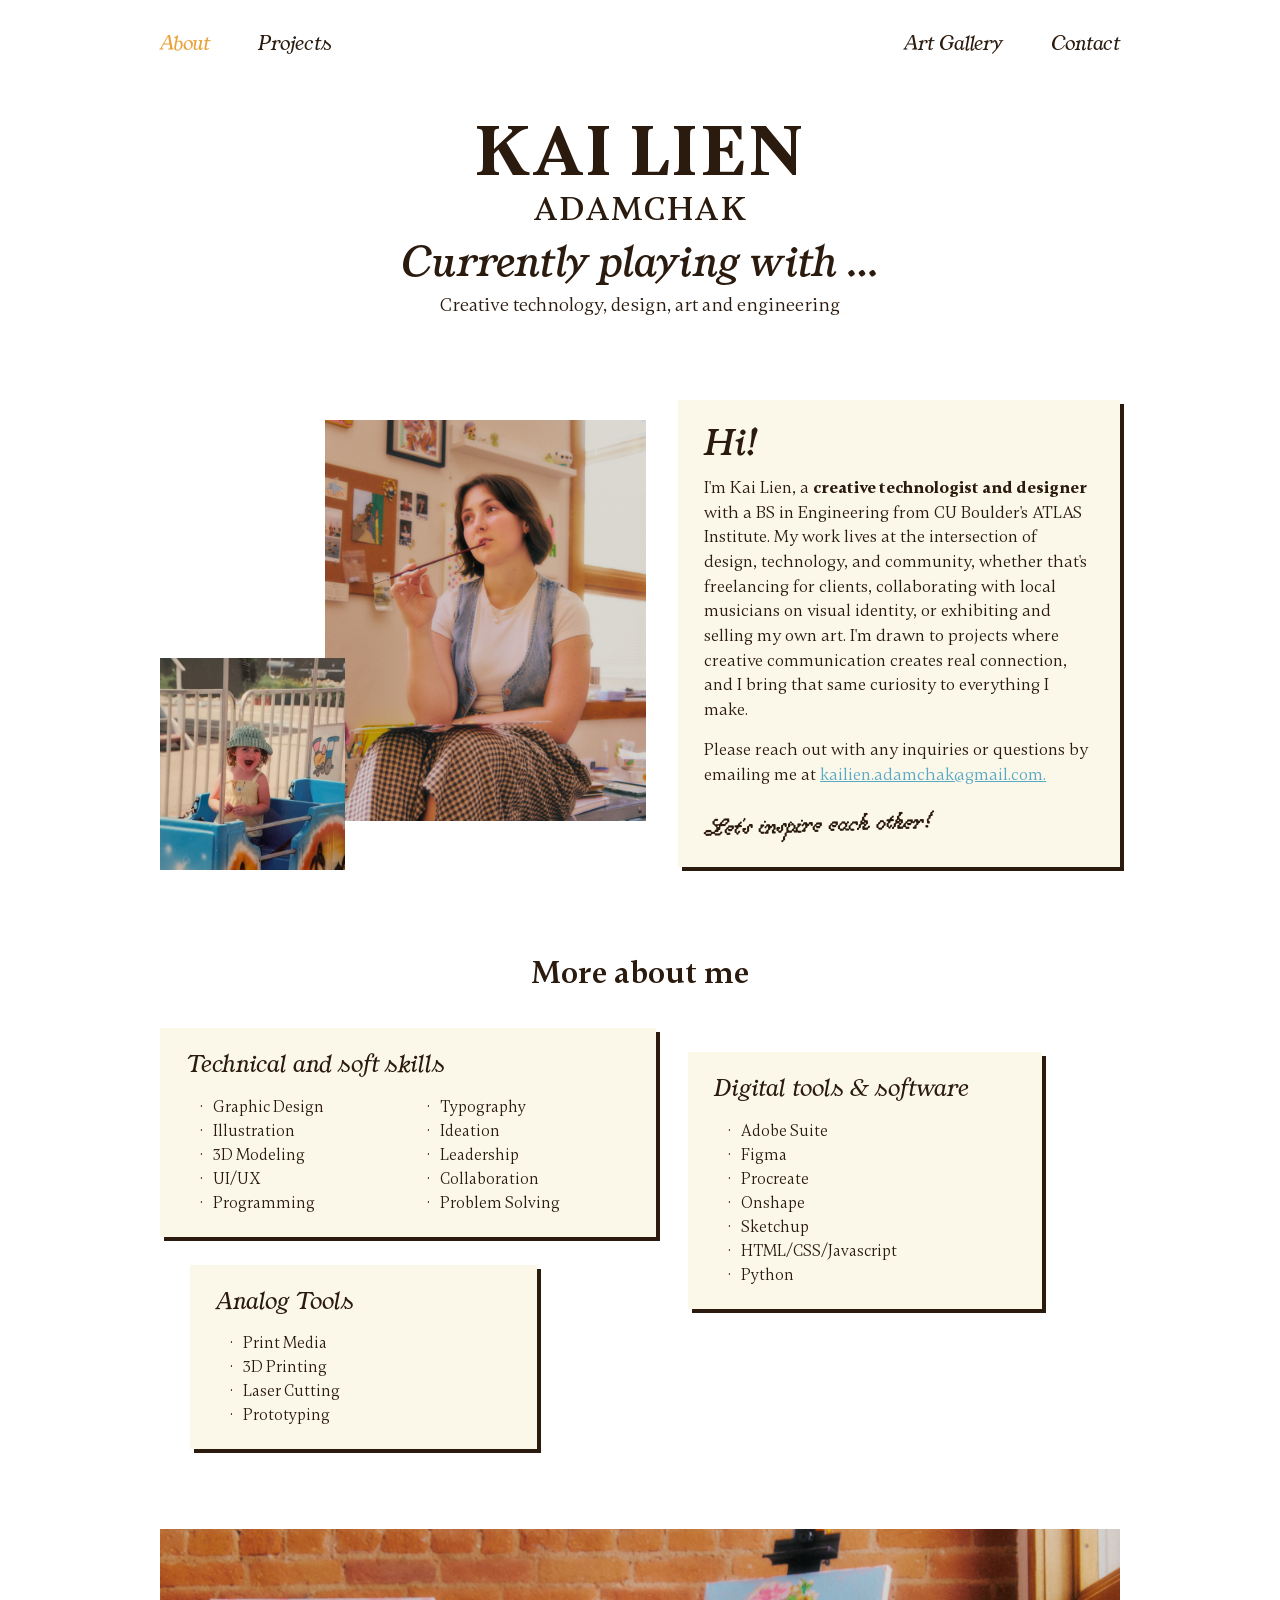
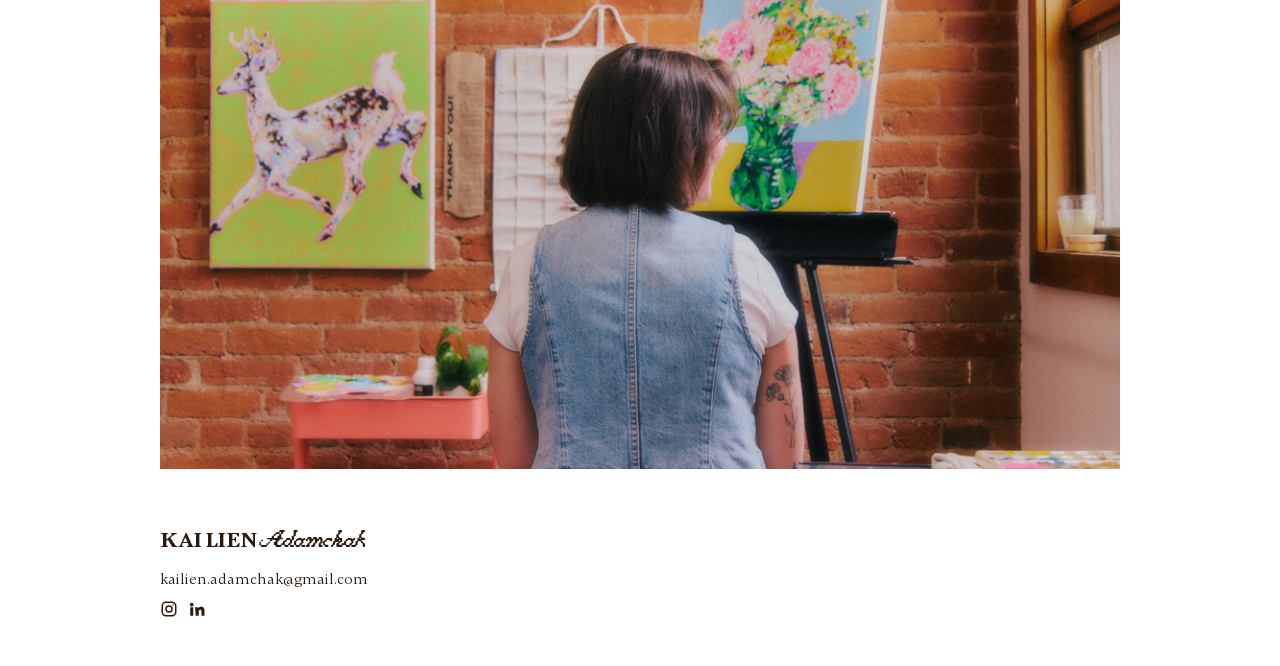
==== index.html @ f41db474 "Add homepage built from Figma mockup - index.html: nav, hero, about card with photo collage, "More a" ====
<!doctype html>
<html lang="en">
<head>
  <meta charset="utf-8" />
  <meta name="viewport" content="width=device-width, initial-scale=1" />
  <title>Kai Lien Adamchak</title>
  <meta name="description" content="Kai Lien Adamchak — creative technologist and designer." />
  <link rel="stylesheet" href="css/style.css" />
</head>
<body>

  <div class="page">

    <!-- ===== Navigation ===== -->
    <header class="site-nav">
      <nav class="nav-group">
        <a href="index.html" class="active" aria-current="page">About</a>
        <a href="projects.html">Projects</a>
      </nav>
      <nav class="nav-group">
        <a href="gallery.html">Art Gallery</a>
        <a href="contact.html">Contact</a>
      </nav>
    </header>

    <!-- ===== Hero title ===== -->
    <section class="hero">

      <h1 class="name">
        <span class="name-first">KAI LIEN</span>
        <span class="name-last">ADAMCHAK</span>
      </h1>
      <p class="tagline">Currently playing with …</p>
      <p class="subtag">Creative technology, design, art and engineering</p>
    </section>

    <!-- ===== About ===== -->
    <section class="about">

      <div class="collage">
        <img class="photo photo-main" src="images/portrait.jpg" alt="Kai Lien sitting in a studio, holding a pencil" />
        <img class="photo photo-small" src="images/childhood.jpg" alt="Kai Lien as a toddler in a toy car" />
        <img class="sticker sticker-flowers" src="images/flowers.png" alt="" aria-hidden="true" />
      </div>

      <article class="card hi-card">
        <h2>Hi!</h2>
        <p>
          I'm Kai Lien, a <strong>creative technologist and designer</strong> with a BS in
          Engineering from CU Boulder's ATLAS Institute. My work lives at the intersection of
          design, technology, and community, whether that's freelancing for clients,
          collaborating with local musicians on visual identity, or exhibiting and selling my
          own art. I'm drawn to projects where creative communication creates real connection,
          and I bring that same curiosity to everything I make.
        </p>
        <p>
          Please reach out with any inquiries or questions by emailing me at
          <a href="mailto:kailien.adamchak@gmail.com">kailien.adamchak@gmail.com.</a>
        </p>
        <p class="signoff">Let's inspire each other!</p>
      </article>
    </section>

    <!-- ===== More about me ===== -->
    <section class="more">
      <h2 class="section-title">
        More about me
      </h2>

      <div class="more-grid">
        <div class="more-col">
          <article class="card skill-card">
            <h3>Technical and soft skills</h3>
            <ul class="list two-col">
              <li>Graphic Design</li>
              <li>Illustration</li>
              <li>3D Modeling</li>
              <li>UI/UX</li>
              <li>Programming</li>
              <li>Typography</li>
              <li>Ideation</li>
              <li>Leadership</li>
              <li>Collaboration</li>
              <li>Problem Solving</li>
            </ul>
          </article>

          <article class="card skill-card analog">
            <h3>Analog Tools</h3>
            <ul class="list">
              <li>Print Media</li>
              <li>3D Printing</li>
              <li>Laser Cutting</li>
              <li>Prototyping</li>
            </ul>
          </article>
        </div>

        <article class="card skill-card digital">
          <h3>Digital tools &amp; software</h3>
          <ul class="list">
            <li>Adobe Suite</li>
            <li>Figma</li>
            <li>Procreate</li>
            <li>Onshape</li>
            <li>Sketchup</li>
            <li>HTML/CSS/Javascript</li>
            <li>Python</li>
          </ul>
        </article>
      </div>
    </section>

    <!-- ===== Feature photo ===== -->
    <section class="feature">
      <img class="photo feature-photo" src="images/painting.jpg" alt="Kai Lien painting at an easel in a brick-walled studio" />
    </section>

    <!-- ===== Footer ===== -->
    <footer class="site-footer">
      <div>
        <p class="footer-name">KAI LIEN <span>Adamchak</span></p>
        <a class="footer-email" href="mailto:kailien.adamchak@gmail.com">kailien.adamchak@gmail.com</a>
        <div class="socials">
          <a href="https://instagram.com/" aria-label="Instagram">
            <svg viewBox="0 0 24 24" fill="none" stroke="currentColor" stroke-width="2"><rect x="3" y="3" width="18" height="18" rx="5"/><circle cx="12" cy="12" r="4"/><circle cx="17.5" cy="6.5" r="1" fill="currentColor" stroke="none"/></svg>
          </a>
          <a href="https://linkedin.com/" aria-label="LinkedIn">
            <svg viewBox="0 0 24 24" fill="currentColor"><path d="M4.98 3.5a2.5 2.5 0 1 1 0 5 2.5 2.5 0 0 1 0-5zM3 9.5h4V21H3zM9.5 9.5h3.8v1.6h.1c.5-1 1.8-2 3.8-2 4 0 4.8 2.6 4.8 6V21h-4v-5.2c0-1.2 0-2.8-1.7-2.8s-2 1.3-2 2.7V21h-4z"/></svg>
          </a>
        </div>
      </div>
      <img class="footer-photo" src="images/painting.jpg" alt="" aria-hidden="true" />
    </footer>

  </div>
</body>
</html>
---- css/style.css ----
/* ============================================
   Kai Lien Adamchak — Portfolio
   ============================================ */

/*-----------FONTS-------------*/

/*Gambetta*/

@font-face {
  font-family: "Gambetta";
  src: url("../fonts/Gambetta-Bold.woff2") format("woff2");
  font-weight: 700;
  font-style: normal;
  font-display: swap;
}

@font-face {
  font-family: "Gambetta"; 
  src: url("../fonts/Gambetta-BoldItalic.woff2") format("woff2");
  font-weight: 700;
  font-style: italic;
  font-display: swap;
}

@font-face {
  font-family: "Gambetta"; 
  src: url("../fonts/Gambetta-Medium.woff2") format("woff2");
  font-weight: 500;
  font-style: normal;
  font-display: swap;
}

@font-face {
  font-family: "Gambetta"; 
  src: url("../fonts/Gambetta-Regular.woff2") format("woff2");
  font-weight: 400;
  font-style: normal;
  font-display: swap;
}

@font-face {
  font-family: "Gambetta"; 
  src: url("../fonts/Gambetta-Semibold.woff2") format("woff2");
  font-weight: 600;
  font-style: normal;
  font-display: swap;
}

/*TAY*/

@font-face {
  font-family: "Bang!"; 
  src: url("../fonts/TAYBang!.woff2") format("woff2");
  font-weight: 400;
  font-style: normal;
  font-display: swap;
}

@font-face {
  font-family: "Birdie"; 
  src: url("../fonts/TAYBirdieRegular.woff2") format("woff2");
  font-weight: 400;
  font-style: normal;
  font-display: swap;
}

/*YoungSerif*/

@font-face {
  font-family: "YoungSerif"; 
  src: url("../fonts/YoungSerif-MediumItalic.woff") format("woff");
  font-weight: 500;
  font-style: italic;
  font-display: swap;
}

@font-face {
  font-family: "YoungSerif"; 
  src: url("../fonts/YoungSerif-RegularItalic.woff") format("woff");
  font-weight: 400;
  font-style: italic;
  font-display: swap;
}

:root {
  --ink: #2b1a0e;          /* dark brown text + outlines */
  --paper: #ffffff;        /* page background */
  --cream: #fbf8ea;        /* card background */
  --accent: #e8a33a;       /* active nav (orange) */
  --link: #5aa9c4;         /* email link (teal) */
  --photo-fallback: #e9e2d0;

  --font-display: "Gambetta", Georgia, serif;      /* name, section titles */
  --font-italic: "YoungSerif", Georgia, serif;     /* nav, tagline, card headings (italic only) */
  --font-body: "Gambetta", Georgia, serif;         /* paragraphs, lists */
  --font-script: "Bang!", "YoungSerif", serif;     /* sign-off, footer "Adamchak" */

  --shadow: 4px 4px 0 var(--ink);
}

*,
*::before,
*::after { box-sizing: border-box; }

html { -webkit-text-size-adjust: 100%; }

body {
  margin: 0;
  background: var(--paper);
  color: var(--ink);
  font-family: var(--font-body);
  font-size: 17px;
  line-height: 1.45;
  overflow-x: hidden;
}

img { display: block; max-width: 100%; }

a { color: inherit; }

.page {
  max-width: 1040px;
  margin: 0 auto;
  padding: 28px 40px 48px;
  position: relative;
}

/* color: transparent hides alt text while photos are still missing */
.photo { background: var(--photo-fallback); object-fit: cover; color: transparent; }

/* ---------- Nav ---------- */
.site-nav {
  display: flex;
  justify-content: space-between;
  align-items: center;
  position: relative;
  z-index: 2;
}

.nav-group { display: flex; gap: 48px; }

.site-nav a {
  font-family: var(--font-italic);
  font-style: italic;
  font-size: 22px;
  text-decoration: none;
  transition: color .2s;
}

.site-nav a:hover,
.site-nav a.active { color: var(--accent); }

/* ---------- Hero ---------- */
.hero {
  position: relative;
  text-align: center;
  padding: 56px 0 40px;
}

.name { margin: 0; font-weight: 400; line-height: 1; }

.name-first {
  display: block;
  font-family: var(--font-display);
  font-weight: 700;
  font-size: clamp(44px, 7vw, 72px);
  letter-spacing: .02em;
}

.name-last {
  display: block;
  font-family: var(--font-display);
  font-weight: 600;
  font-size: clamp(24px, 3.4vw, 34px);
  letter-spacing: .04em;
  margin-top: 4px;
}

.tagline {
  font-family: var(--font-italic);
  font-style: italic;
  font-weight: 500;
  font-size: clamp(30px, 4.6vw, 46px);
  margin: 10px 0 6px;
  line-height: 1.1;
}

.subtag { margin: 0; font-size: 19px; }


/* ---------- About ---------- */
.about {
  position: relative;
  display: grid;
  grid-template-columns: 1.1fr 1fr;
  gap: 32px;
  align-items: start;
  padding: 40px 0 80px;
}

.collage {
  position: relative;
  margin-top: 20px;
  padding-bottom: 10%;      /* room for the small photo to hang below */
}

/* Shown at its natural proportions, so nothing is cropped */
.photo-main {
  position: relative;
  width: 66%;
  height: auto;
  margin-left: auto;
}

.photo-small {
  position: absolute;
  left: 0; bottom: 0;
  width: 38%;
  height: auto;
  z-index: 1;
}

.sticker { position: absolute; z-index: 2; pointer-events: none; overflow: visible; }

.sticker-flowers { width: 30%; right: -6%; bottom: -6%; }

/* ---------- Cards ---------- */
.card {
  background: var(--cream);
  box-shadow: var(--shadow);
  padding: 22px 26px;
}

.hi-card { position: relative; z-index: 1; }

.hi-card h2 {
  font-family: var(--font-italic);
  font-style: italic;
  font-weight: 500;
  font-size: 40px;
  line-height: 1;
  margin: 0 0 14px;
}

.hi-card p { margin: 0 0 16px; }

.hi-card a { color: var(--link); }

.hi-card .signoff {
  font-family: var(--font-script);
  font-size: 24px;
  transform: rotate(-2deg);
  margin: 22px 0 0;
}


/* ---------- More about me ---------- */
.more { position: relative; padding-bottom: 80px; }

.section-title {
  position: relative;
  text-align: center;
  font-family: var(--font-display);
  font-weight: 600;
  font-size: 32px;
  margin: 0 0 32px;
}

.more-grid {
  display: grid;
  grid-template-columns: 1.15fr 1fr;
  gap: 32px;
  align-items: start;
}

.more-col { display: flex; flex-direction: column; gap: 28px; }

.skill-card h3 {
  font-family: var(--font-italic);
  font-style: italic;
  font-weight: 400;
  font-size: 26px;
  line-height: 1.1;
  margin: 0 0 16px;
}

.skill-card.analog { width: 70%; margin-left: 6%; }
.skill-card.digital { margin-top: 24px; width: 82%; }

.list {
  list-style: none;
  margin: 0;
  padding: 0 0 0 14px;
  font-size: 16px;
  line-height: 1.5;
}

.list li::before { content: "·"; margin-right: 10px; }

.list.two-col { columns: 2; column-gap: 24px; }

/* ---------- Feature photo ---------- */
.feature { position: relative; }

.feature-photo { width: 100%; aspect-ratio: 16 / 9; }


/* ---------- Footer ---------- */
.site-footer {
  display: flex;
  justify-content: space-between;
  align-items: flex-end;
  padding: 56px 0 0;
}

.footer-name {
  font-family: var(--font-display);
  font-weight: 700;
  font-size: 22px;
  margin: 0 0 4px;
}

.footer-name span {
  font-family: var(--font-script);
  font-weight: 400;
  font-size: 24px;
}

.footer-email { font-size: 15px; text-decoration: none; }
.footer-email:hover { text-decoration: underline; }

.socials { display: flex; gap: 10px; margin-top: 8px; }
.socials svg { width: 18px; height: 18px; display: block; }
.socials a:hover { color: var(--accent); }

.footer-photo { display: none; }

/* ============================================
   Mobile
   ============================================ */
@media (max-width: 720px) {
  body { font-size: 15px; }

  .page { padding: 20px 16px 32px; }

  .nav-group { gap: 18px; }
  .site-nav a { font-size: 18px; }

  .hero { padding: 40px 0 24px; }
  .subtag { font-size: 16px; }

  .about {
    grid-template-columns: 1fr;
    gap: 24px;
    padding: 24px 0 56px;
  }
  .collage { margin-top: 0; }

  .hi-card { padding: 18px 20px; }

  .section-title { font-size: 26px; }

  .more-grid { grid-template-columns: 1fr; gap: 24px; }
  .skill-card.analog,
  .skill-card.digital { width: auto; margin: 0; }


  .site-footer { padding-top: 32px; }
  .footer-photo {
    display: block;
    width: 96px;
    height: 72px;
    object-fit: cover;
    background: var(--photo-fallback);
  }
}
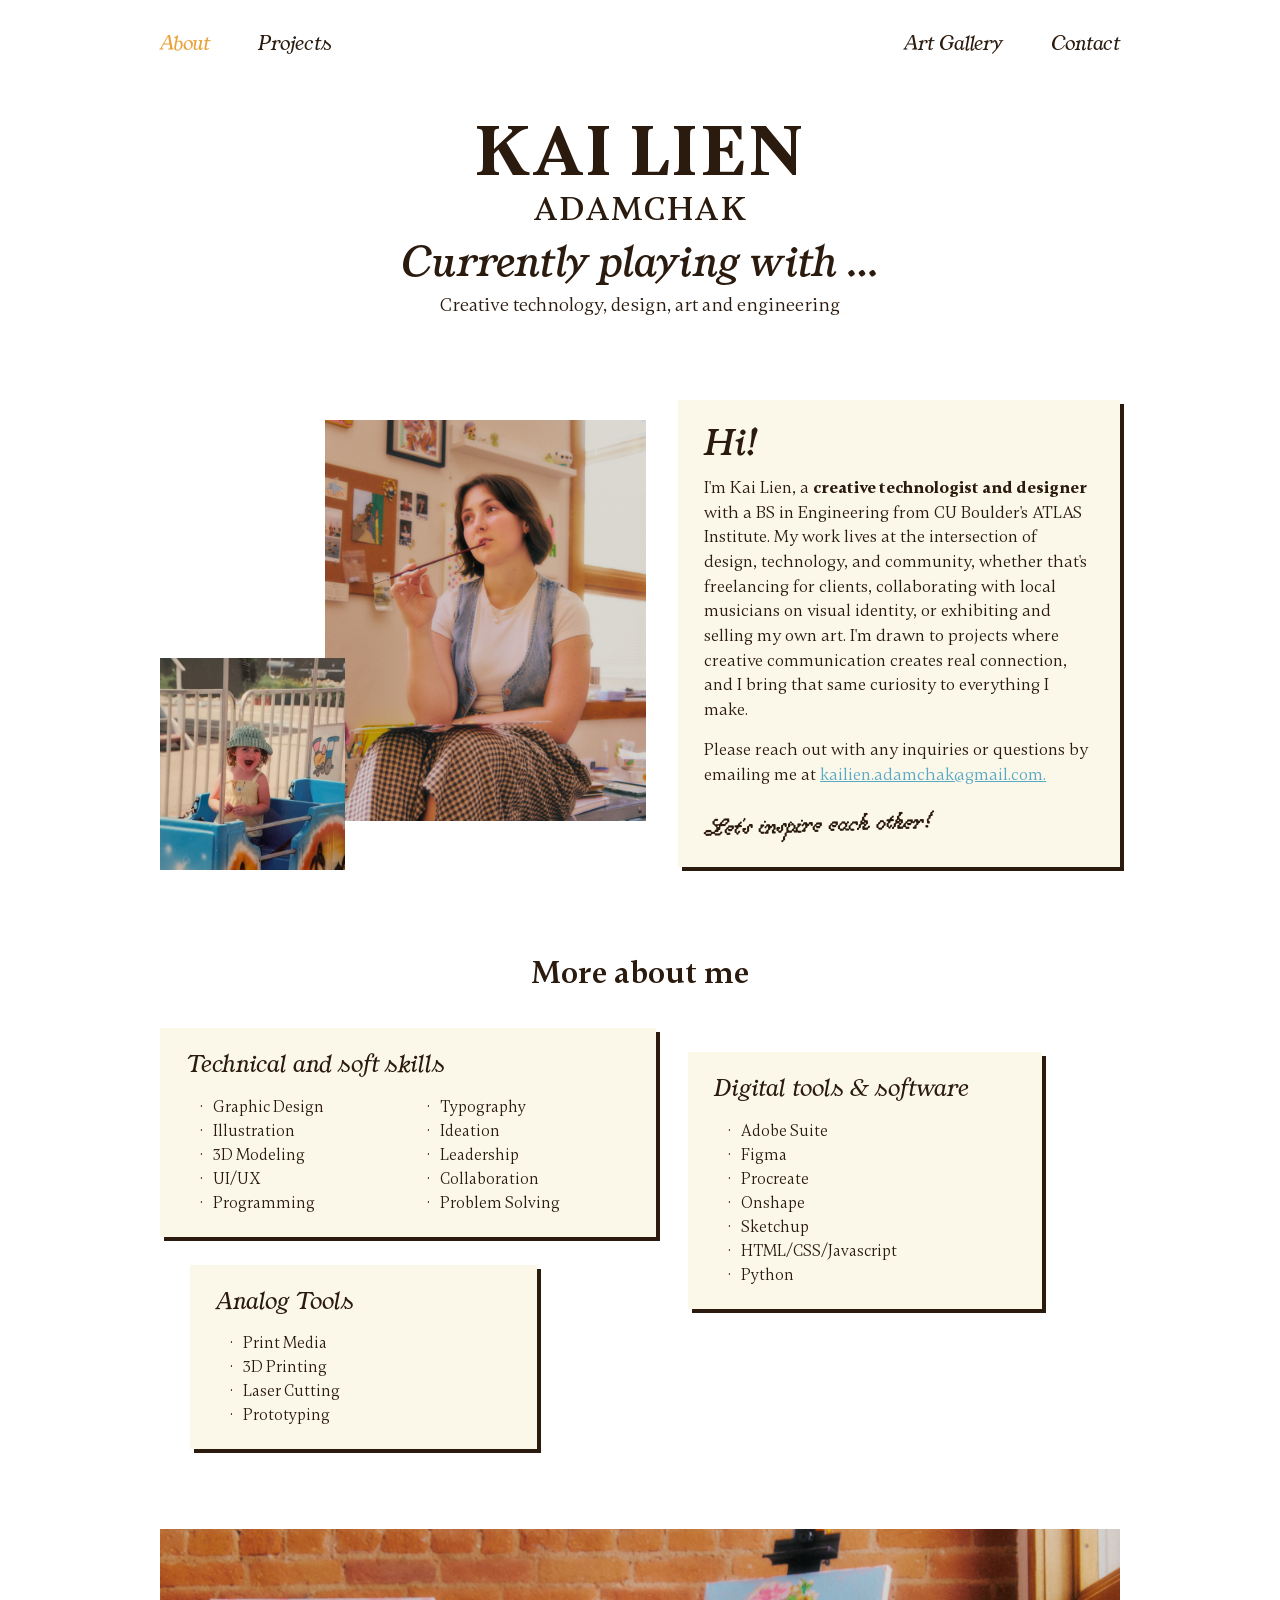
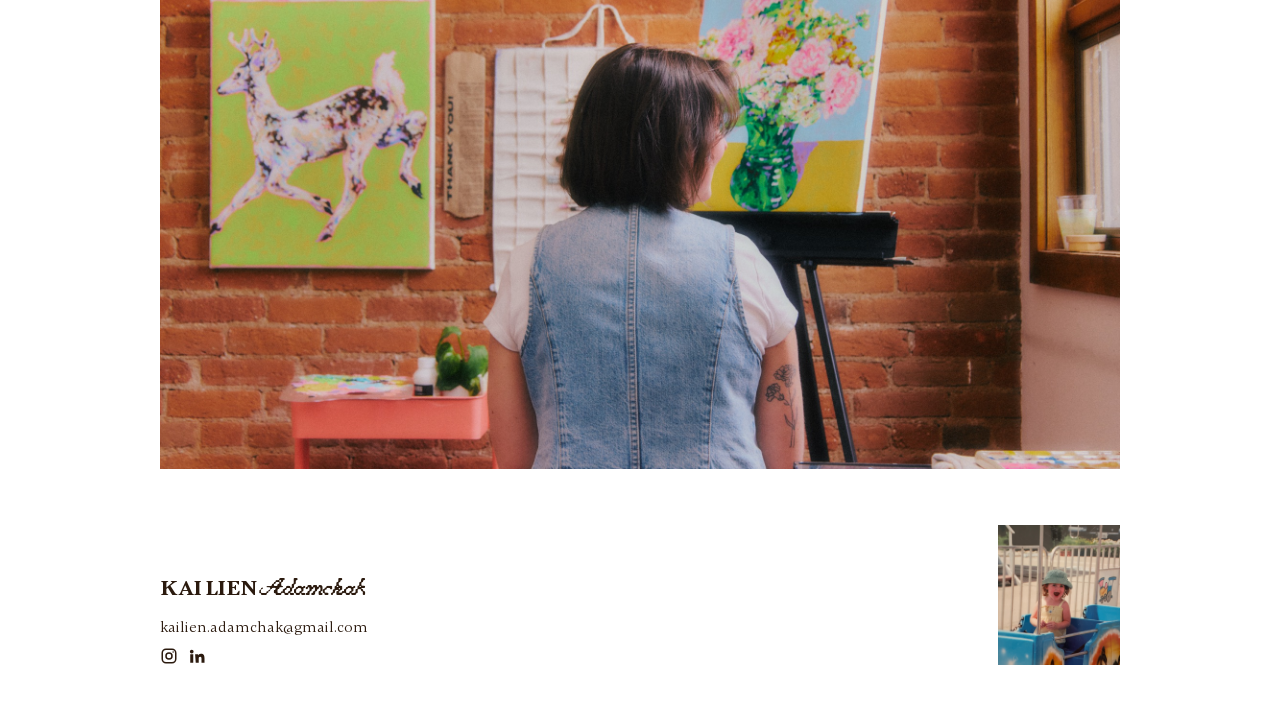
==== commit 790f65ac: "Show childhood photo in footer at all screen sizes The footer photo now keeps its natural proportion" ====
--- a/index.html
+++ b/index.html
@@ -130,7 +130,7 @@
           </a>
         </div>
       </div>
-      <img class="footer-photo" src="images/painting.jpg" alt="" aria-hidden="true" />
+      <img class="footer-photo" src="images/childhood.jpg" alt="" aria-hidden="true" />
     </footer>
 
   </div>
--- a/css/style.css
+++ b/css/style.css
@@ -333,7 +333,12 @@
 .socials svg { width: 18px; height: 18px; display: block; }
 .socials a:hover { color: var(--accent); }
 
-.footer-photo { display: none; }
+.footer-photo {
+  display: block;
+  height: 140px;
+  width: auto;            /* follows the photo's own shape, no crop or stretch */
+  background: var(--photo-fallback);
+}
 
 /* ============================================
    Mobile
@@ -366,11 +371,5 @@
 
 
   .site-footer { padding-top: 32px; }
-  .footer-photo {
-    display: block;
-    width: 96px;
-    height: 72px;
-    object-fit: cover;
-    background: var(--photo-fallback);
-  }
-}
+  .footer-photo { height: 96px; }
+}
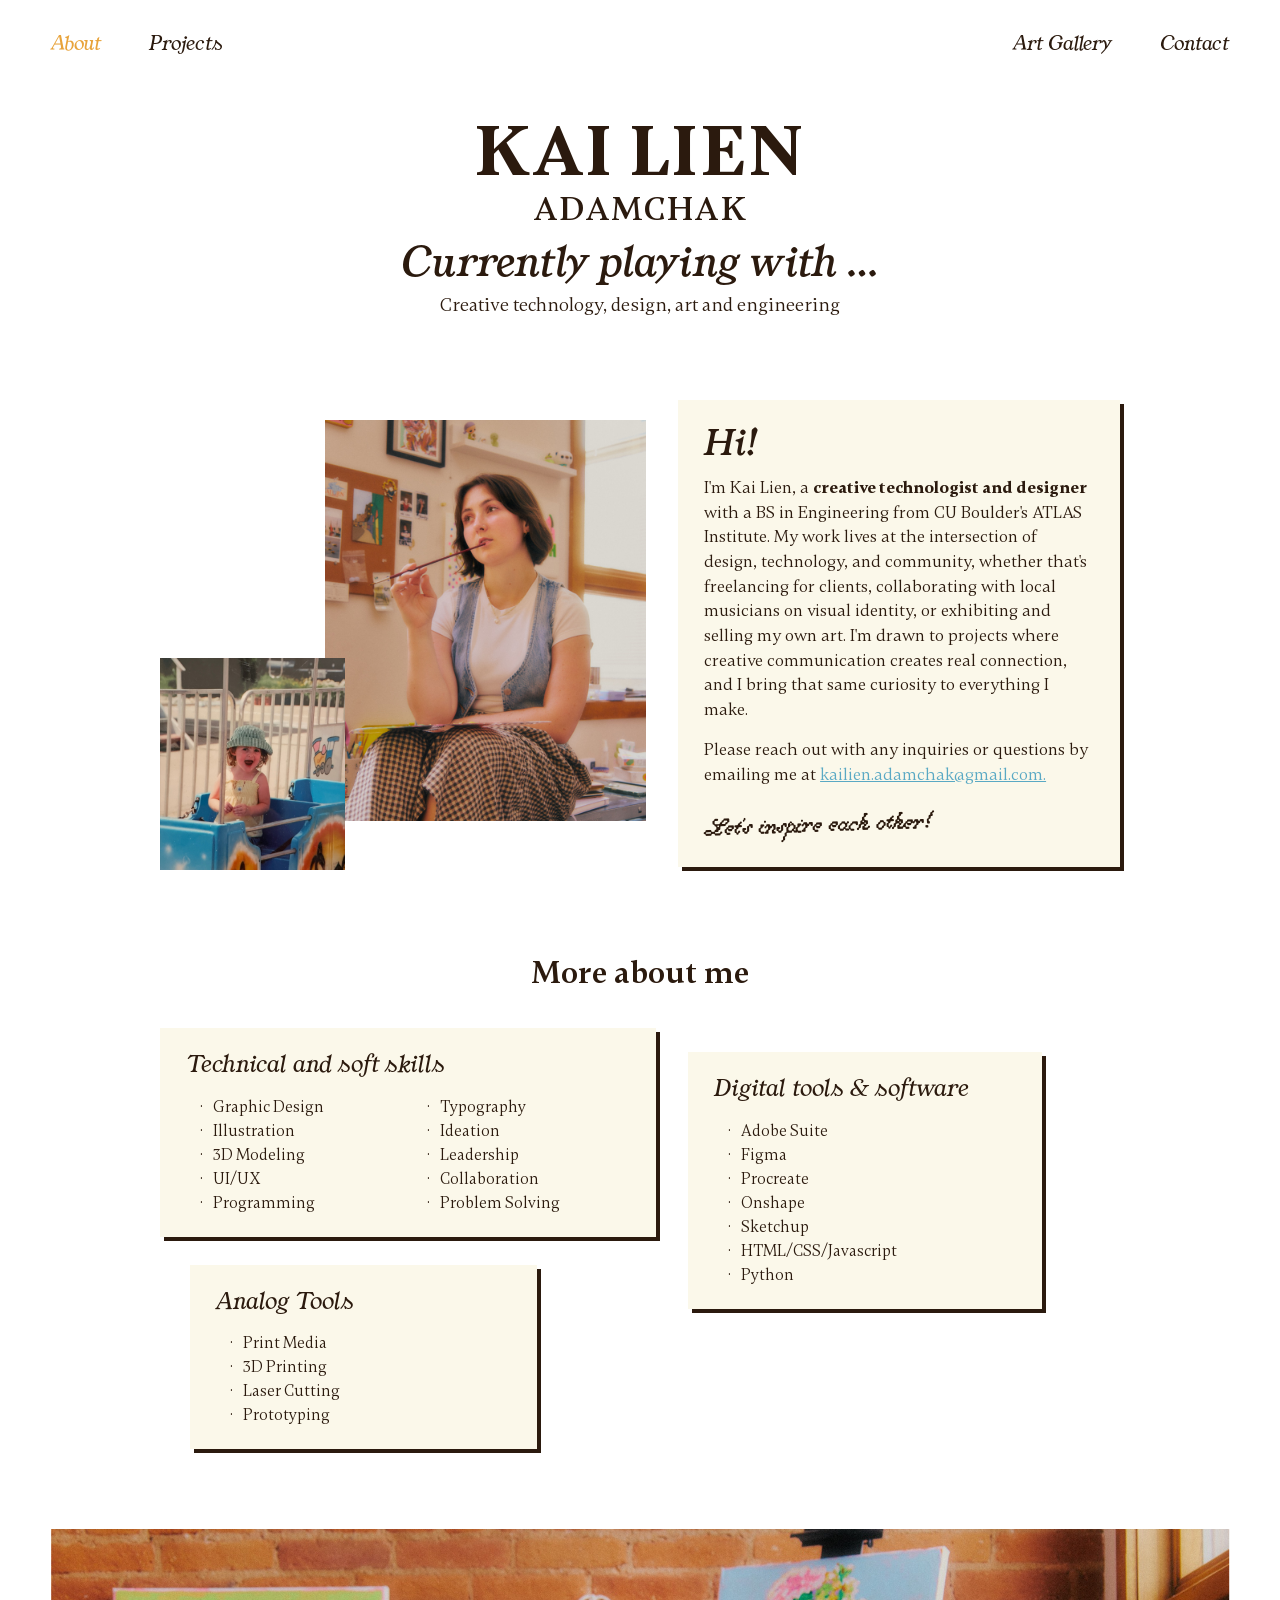
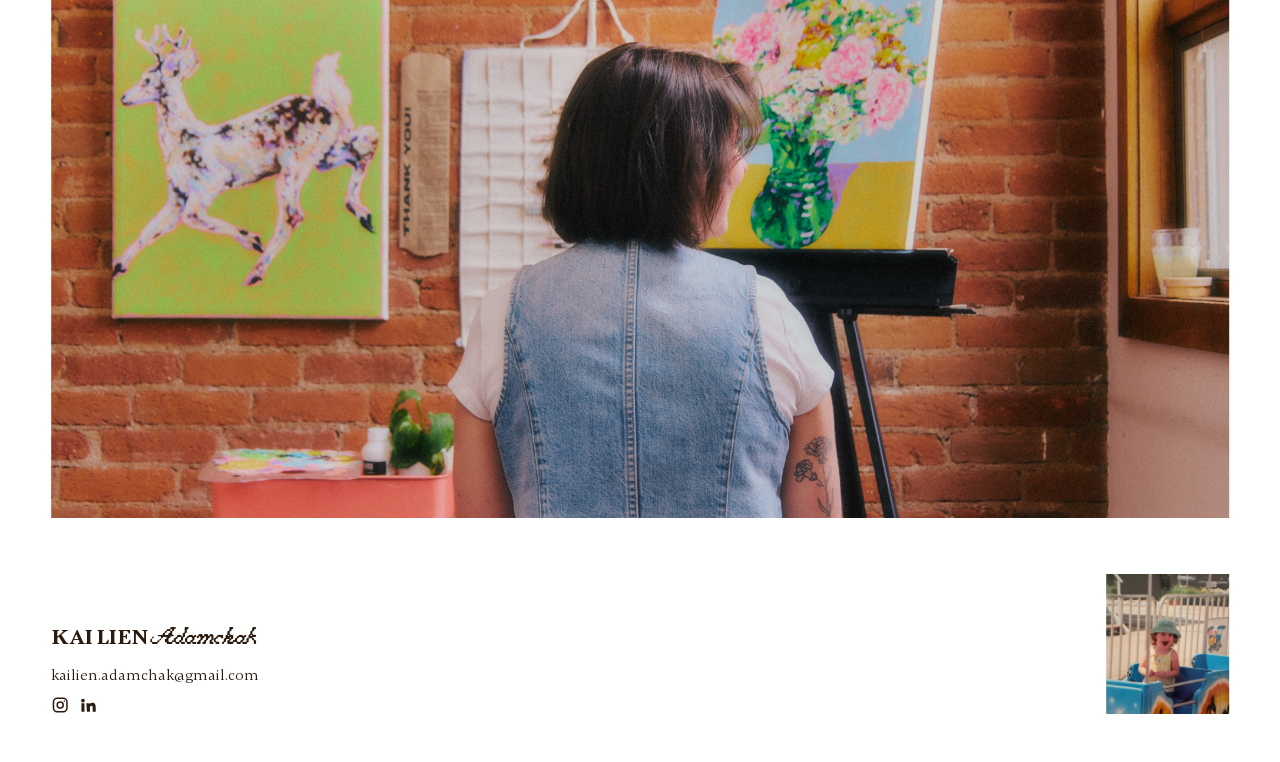
==== commit d657bd88: "updated links to socials and adjusted nav bar for mobile" ====
--- a/index.html
+++ b/index.html
@@ -122,10 +122,10 @@
         <p class="footer-name">KAI LIEN <span>Adamchak</span></p>
         <a class="footer-email" href="mailto:kailien.adamchak@gmail.com">kailien.adamchak@gmail.com</a>
         <div class="socials">
-          <a href="https://instagram.com/" aria-label="Instagram">
+          <a href="https://instagram.com/kailien.creative/" aria-label="Instagram">
             <svg viewBox="0 0 24 24" fill="none" stroke="currentColor" stroke-width="2"><rect x="3" y="3" width="18" height="18" rx="5"/><circle cx="12" cy="12" r="4"/><circle cx="17.5" cy="6.5" r="1" fill="currentColor" stroke="none"/></svg>
           </a>
-          <a href="https://linkedin.com/" aria-label="LinkedIn">
+          <a href="https://linkedin.com/in/kai-adamchak/" aria-label="LinkedIn">
             <svg viewBox="0 0 24 24" fill="currentColor"><path d="M4.98 3.5a2.5 2.5 0 1 1 0 5 2.5 2.5 0 0 1 0-5zM3 9.5h4V21H3zM9.5 9.5h3.8v1.6h.1c.5-1 1.8-2 3.8-2 4 0 4.8 2.6 4.8 6V21h-4v-5.2c0-1.2 0-2.8-1.7-2.8s-2 1.3-2 2.7V21h-4z"/></svg>
           </a>
         </div>
--- a/css/style.css
+++ b/css/style.css
@@ -96,6 +96,7 @@
   --font-script: "Bang!", "YoungSerif", serif;     /* sign-off, footer "Adamchak" */
 
   --shadow: 4px 4px 0 var(--ink);
+  --wide: min(92vw, 1400px);   /* width of nav, footer and painting photo */
 }
 
 *,
@@ -125,6 +126,19 @@
   position: relative;
 }
 
+/* Wide elements break out of the page column to span most of the browser:
+   the nav, the footer and the homepage painting photo.
+   Change --wide in one place to resize all three. */
+.site-nav,
+.site-footer,
+.feature-photo {
+  width: var(--wide);
+  max-width: none;
+  position: relative;
+  left: 50%;
+  transform: translateX(-50%);
+}
+
 /* color: transparent hides alt text while photos are still missing */
 .photo { background: var(--photo-fallback); object-fit: cover; color: transparent; }
 
@@ -133,7 +147,6 @@
   display: flex;
   justify-content: space-between;
   align-items: center;
-  position: relative;
   z-index: 2;
 }
 
@@ -302,7 +315,12 @@
 /* ---------- Feature photo ---------- */
 .feature { position: relative; }
 
-.feature-photo { width: 100%; aspect-ratio: 16 / 9; }
+/* aspect-ratio sets how much is cropped; object-position keeps the
+   paintings and easel in view (lower % = keep more of the top). */
+.feature-photo {
+  aspect-ratio: 2 / 1;
+  object-position: 50% 45%;
+}
 
 
 /* ---------- Footer ---------- */
@@ -348,7 +366,8 @@
 
   .page { padding: 20px 16px 32px; }
 
-  .nav-group { gap: 18px; }
+  /* Phone: drop the left/right grouping so all four links spread evenly */
+  .nav-group { display: contents; }
   .site-nav a { font-size: 18px; }
 
   .hero { padding: 40px 0 24px; }
@@ -373,3 +392,265 @@
   .site-footer { padding-top: 32px; }
   .footer-photo { height: 96px; }
 }
+
+/* ============================================
+   Projects page
+   ============================================ */
+.page-title {
+  text-align: center;
+  font-family: var(--font-display);
+  font-weight: 700;
+  font-size: clamp(34px, 5vw, 48px);
+  letter-spacing: .02em;
+  margin: 28px 0 36px;
+}
+
+.project-list { display: flex; flex-direction: column; gap: 22px; }
+
+/* Whole card is one link that opens the project's pop-up */
+.project-card {
+  display: grid;
+  grid-template-columns: 22% 1fr;
+  background: var(--cream);
+  box-shadow: var(--shadow);
+  text-decoration: none;
+  transition: transform .15s ease, box-shadow .15s ease;
+}
+
+.project-card:hover,
+.project-card:focus-visible {
+  transform: translate(-2px, -2px);
+  box-shadow: 6px 6px 0 var(--ink);
+}
+
+.project-card:focus-visible { outline: 2px solid var(--accent); outline-offset: 4px; }
+
+/* Thumbnails are cropped to fill the left side of the card, like the mockup */
+/* height: 0 + min-height: 100% lets the text set the card's height,
+   and the photo fills that space without stretching the card */
+.project-thumb { width: 100%; height: 0; min-height: 100%; }
+
+/* Shift a thumbnail's crop to frame its subject: 50% = centered,
+   lower % = shows more of the top, higher % = shows more of the bottom */
+.thumb-band-merch { object-position: 50% 36%; }
+
+.project-body { padding: 26px 40px 24px 48px; min-height: 190px; }
+
+.project-title {
+  font-family: var(--font-display);
+  font-weight: 600;
+  font-size: 30px;
+  line-height: 1.1;
+  margin: 0 0 8px;
+}
+
+.project-num {
+  font-family: var(--font-script);
+  font-weight: 400;
+  font-size: .85em;
+  margin-right: 4px;
+}
+
+.project-body p { margin: 0 0 18px; font-size: 15px; line-height: 1.4; }
+
+.tags {
+  list-style: none;
+  display: flex;
+  flex-wrap: wrap;
+  gap: 8px 12px;
+  margin: 0;
+  padding: 0;
+}
+
+.tags li {
+  font-family: "Birdie", var(--font-body);
+  font-size: 10px;
+  letter-spacing: .06em;
+  border: 1px solid var(--ink);
+  background: var(--paper);
+  padding: 3px 8px 2px;
+  line-height: 1.3;
+}
+
+.page-projects .site-footer { padding-top: 64px; }
+
+/* ---------- Project pop-up ---------- */
+html:has(.project-modal[open]) { overflow: hidden; }   /* stop the page scrolling behind it */
+
+.project-modal {
+  width: min(760px, calc(100vw - 32px));
+  max-height: calc(100vh - 48px);
+  padding: 36px 40px 40px;
+  border: 0;
+  background: var(--cream);
+  color: var(--ink);
+  box-shadow: 6px 6px 0 var(--ink);
+  overflow-y: auto;
+}
+
+.project-modal::backdrop { background: rgba(43, 26, 14, .55); }
+
+.modal-close {
+  position: sticky;
+  top: 0;
+  float: right;
+  margin: -16px -20px 0 0;
+  width: 40px;
+  height: 40px;
+  border: 1px solid var(--ink);
+  background: var(--paper);
+  color: var(--ink);
+  font-size: 26px;
+  line-height: 1;
+  cursor: pointer;
+  z-index: 1;
+}
+.modal-close:hover { background: var(--accent); }
+
+/* Pop-up photos keep their own shape (no cropping) */
+.modal-hero { width: 100%; height: auto; margin-bottom: 24px; }
+
+.project-modal .project-title { font-size: 34px; margin-bottom: 12px; }
+.project-modal .tags { margin-bottom: 20px; }
+.project-modal p { margin: 0 0 16px; }
+
+.project-modal h3 {
+  font-family: var(--font-italic);
+  font-style: italic;
+  font-weight: 400;
+  font-size: 24px;
+  margin: 28px 0 8px;
+}
+
+.project-modal .placeholder { opacity: .6; font-family: var(--font-italic); font-style: italic; }
+
+.modal-gallery {
+  display: grid;
+  grid-template-columns: repeat(auto-fill, minmax(200px, 1fr));
+  gap: 16px;
+  align-items: start;
+}
+.modal-gallery img { width: 100%; height: auto; }
+
+@media (max-width: 720px) {
+  .project-card { grid-template-columns: 1fr; }
+  .project-thumb { aspect-ratio: 16 / 10; height: auto; min-height: 0; }
+  .thumb-lotus { object-position: 50% 28%; }   /* phone only: show the top petals */
+  .project-body { padding: 20px 20px 22px; }
+  .project-title { font-size: 24px; }
+
+  .project-modal { padding: 28px 20px 28px; }
+  .modal-close { margin: -12px -6px 0 0; }
+  .project-modal .project-title { font-size: 26px; }
+}
+
+/* ============================================
+   Art gallery page
+   ============================================ */
+.gallery {
+  columns: 3;
+  column-gap: 16px;
+  max-width: 860px;
+  margin: 0 auto;
+}
+
+.art {
+  position: relative;
+  margin: 0 0 16px;
+  break-inside: avoid;
+  background: var(--photo-fallback);   /* blank spot until a photo is added */
+  overflow: hidden;
+  cursor: default;
+}
+
+/* Invisible until it loads, so missing photos show a clean blank tile.
+   (Not display:none — lazy-loaded images that aren't rendered never load.) */
+.art img { position: absolute; inset: 0; width: 100%; height: 100%; opacity: 0; }
+
+.art.has-image { aspect-ratio: auto !important; background: none; }
+.art.has-image img { position: static; display: block; width: 100%; height: auto; opacity: 1; }
+
+/* Hover / keyboard focus: shade over the piece and show its title */
+.art figcaption {
+  position: absolute;
+  inset: 0;
+  display: flex;
+  align-items: center;
+  justify-content: center;
+  padding: 16px;
+  text-align: center;
+  background: rgba(255, 255, 255, 0.8);
+  color: #000;
+  font-family: var(--font-display);
+  font-style: normal;
+  font-size: 24px;
+  line-height: 1.15;
+  opacity: 0;
+  transition: opacity .25s ease;
+}
+
+.art:hover figcaption,
+.art:focus-visible figcaption { opacity: 1; }
+
+.art:focus-visible { outline: 2px solid var(--accent); outline-offset: 3px; }
+
+.page-gallery .site-footer { padding-top: 64px; }
+
+@media (max-width: 720px) {
+  .gallery { columns: 2; column-gap: 12px; }
+  .art { margin-bottom: 12px; }
+  .art figcaption { font-size: 18px; }
+}
+
+/* ============================================
+   Contact page
+   ============================================ */
+.contact-title { font-weight: 600; letter-spacing: 0; margin-bottom: 28px; }
+
+.contact {
+  display: grid;
+  grid-template-columns: 300px minmax(0, 400px);
+  justify-content: center;
+  gap: 32px 40px;
+  align-items: start;
+}
+
+/* Blank placeholder until the photo loads, then the photo's own shape */
+.contact-photo-frame { aspect-ratio: 5 / 7; background: var(--photo-fallback); }
+.contact-photo { display: none; }
+.contact-photo-frame.has-image { aspect-ratio: auto; background: none; }
+.contact-photo-frame.has-image .contact-photo { display: block; width: 100%; height: auto; }
+
+.contact-links {
+  list-style: none;
+  display: flex;
+  gap: 16px;
+  margin: 20px 0 22px;
+  padding: 0;
+}
+
+.contact-links a { display: block; transition: transform .15s ease; }
+.contact-links a:hover,
+.contact-links a:focus-visible { transform: translateY(-3px); }
+.contact-links svg { width: 36px; height: 36px; display: block; }
+
+.contact-card { margin-left: 18px; padding: 20px 22px 26px; }
+
+.contact-card p {
+  margin: 0;
+  font-family: var(--font-italic);
+  font-style: italic;
+  font-size: 17px;
+  line-height: 1.3;
+}
+
+.page-contact .site-footer { padding-top: 48px; }
+
+@media (max-width: 720px) {
+  .contact { grid-template-columns: 1fr; }
+  .contact-photo-frame { width: 80%; margin: 0 auto; }
+  /* Phone: icons move below the text box */
+  .contact-info { display: flex; flex-direction: column; }
+  .contact-links { order: 2; justify-content: flex-end; margin: 24px 0 0; }
+  .contact-card { margin-left: 0; }
+}
